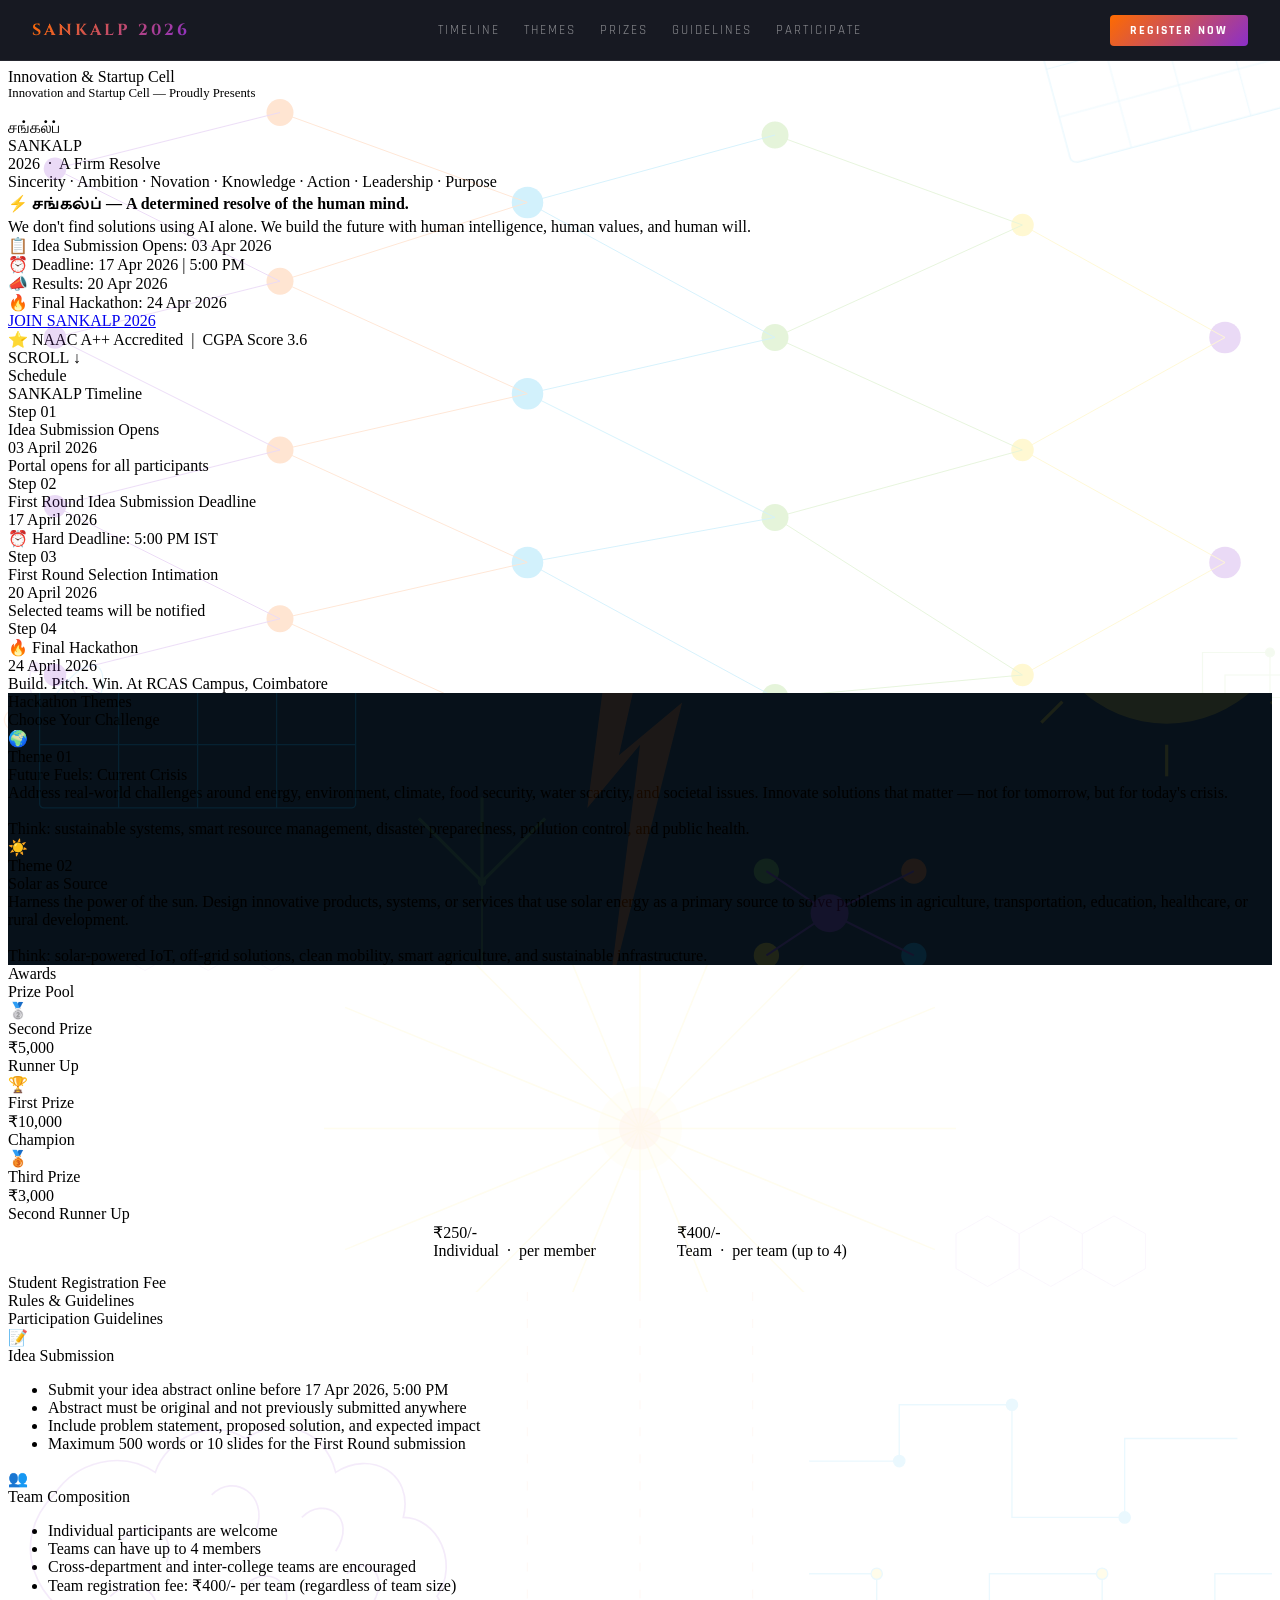
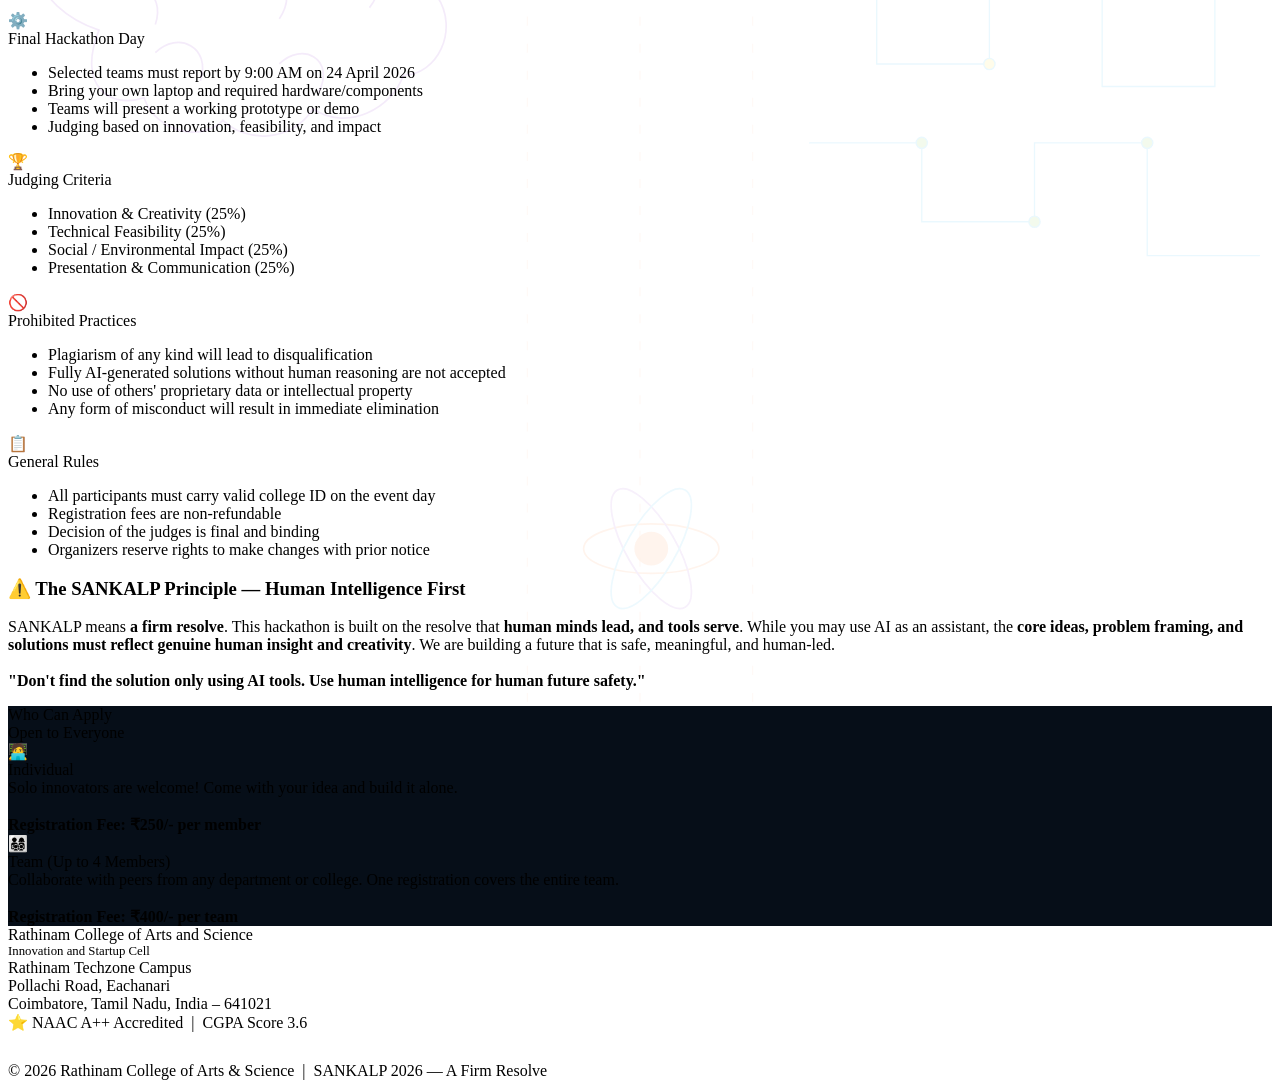
==== index.html @ d590997a "SANKALP 2026 National Level Ideathon & Hackathon 1.0" ====
<!DOCTYPE html>
<html lang="en">
<head>
<meta charset="UTF-8">
<meta name="viewport" content="width=device-width, initial-scale=1.0">
<meta name="description" content="SANKALP 2026 – RCAS Innovation & Startup Cell Hackathon. A firm resolve for human-led innovation. Coimbatore, Tamil Nadu.">
<meta property="og:title" content="SANKALP 2026 — RCAS Hackathon">
<meta property="og:description" content="Rathinam College of Arts & Science Innovation & Startup Cell proudly presents SANKALP 2026 — a hackathon built on human resolve.">
<title>SANKALP 2026 — RCAS Innovation & Startup Cell</title>

<!-- Navigation bar -->
<style>
  .topnav {
    position: fixed; top: 0; left: 0; right: 0; z-index: 999;
    background: rgba(4,6,16,0.92);
    backdrop-filter: blur(12px);
    border-bottom: 1px solid rgba(255,255,255,0.06);
    display: flex; align-items: center; justify-content: space-between;
    padding: 0 32px; height: 60px;
  }
  .topnav .brand {
    font-family: 'Cinzel', serif;
    font-size: 1rem; font-weight: 700;
    background: linear-gradient(135deg, #FF6B00, #8B2FC9);
    -webkit-background-clip: text; -webkit-text-fill-color: transparent;
    background-clip: text; letter-spacing: 3px;
  }
  .topnav .nav-links { display: flex; gap: 24px; }
  .topnav .nav-link {
    font-family: 'Rajdhani', sans-serif;
    font-size: 0.8rem; letter-spacing: 2px; text-transform: uppercase;
    color: rgba(255,255,255,0.5); text-decoration: none;
    transition: color 0.2s;
  }
  .topnav .nav-link:hover, .topnav .nav-link.active { color: #FF6B00; }
  .topnav .reg-btn {
    background: linear-gradient(135deg, #FF6B00, #8B2FC9);
    color: white; font-family: 'Rajdhani', sans-serif;
    font-size: 0.75rem; font-weight: 700; letter-spacing: 2px;
    padding: 8px 20px; border-radius: 4px; text-decoration: none;
    text-transform: uppercase;
  }
  @media(max-width:768px){
    .topnav .nav-links { display: none; }
    .topnav { padding: 0 16px; }
  }
  body { padding-top: 60px; }
</style>

<link href="https://fonts.googleapis.com/css2?family=Orbitron:wght@400;700;900&family=Rajdhani:wght@400;500;600;700&family=Open+Sans:wght@300;400;600&family=Cinzel:wght@700;900&family=Catamaran:wght@700;900&display=swap" rel="stylesheet">
<link rel="stylesheet" href="css/style.css">
</head>
<body>

<!-- TOP NAVIGATION -->
<nav class="topnav">
  <div class="brand">SANKALP 2026</div>
  <div class="nav-links">
    <a href="#timeline" class="nav-link">Timeline</a>
    <a href="#themes" class="nav-link">Themes</a>
    <a href="#prizes" class="nav-link">Prizes</a>
    <a href="#guidelines" class="nav-link">Guidelines</a>
    <a href="#participation" class="nav-link">Participate</a>
  </div>
  <a href="#register" class="reg-btn">Register Now</a>
</nav>


<!-- ═══════════════════════════ HERO ═══════════════════════════ -->
<div class="hero">
  <div class="hero-grid"></div>

  <!-- AI Neural Network Background SVG -->
  <svg class="hero-bg-svg" xmlns="http://www.w3.org/2000/svg" style="position:absolute;inset:0;width:100%;height:100%;pointer-events:none;opacity:0.18;" viewBox="0 0 1200 800" preserveAspectRatio="xMidYMid slice">
    <!-- Neural net nodes -->
    <g id="neural">
      <!-- Layer 1 -->
      <circle cx="80" cy="150" r="10" fill="#8B2FC9"/><circle cx="80" cy="300" r="10" fill="#8B2FC9"/><circle cx="80" cy="450" r="10" fill="#8B2FC9"/><circle cx="80" cy="600" r="10" fill="#8B2FC9"/>
      <!-- Layer 2 -->
      <circle cx="280" cy="100" r="12" fill="#FF6B00"/><circle cx="280" cy="250" r="12" fill="#FF6B00"/><circle cx="280" cy="400" r="12" fill="#FF6B00"/><circle cx="280" cy="550" r="12" fill="#FF6B00"/><circle cx="280" cy="680" r="12" fill="#FF6B00"/>
      <!-- Layer 3 -->
      <circle cx="500" cy="180" r="14" fill="#00AEEF"/><circle cx="500" cy="350" r="14" fill="#00AEEF"/><circle cx="500" cy="500" r="14" fill="#00AEEF"/><circle cx="500" cy="650" r="14" fill="#00AEEF"/>
      <!-- Layer 4 -->
      <circle cx="720" cy="120" r="12" fill="#6DC02F"/><circle cx="720" cy="300" r="12" fill="#6DC02F"/><circle cx="720" cy="460" r="12" fill="#6DC02F"/><circle cx="720" cy="620" r="12" fill="#6DC02F"/>
      <!-- Layer 5 -->
      <circle cx="940" cy="200" r="10" fill="#FFD700"/><circle cx="940" cy="400" r="10" fill="#FFD700"/><circle cx="940" cy="600" r="10" fill="#FFD700"/>
      <!-- Layer 6 -->
      <circle cx="1120" cy="300" r="14" fill="#8B2FC9"/><circle cx="1120" cy="500" r="14" fill="#8B2FC9"/>

      <!-- Connections L1-L2 -->
      <line x1="80" y1="150" x2="280" y2="100" stroke="#8B2FC9" stroke-width="0.8"/>
      <line x1="80" y1="150" x2="280" y2="250" stroke="#8B2FC9" stroke-width="0.8"/>
      <line x1="80" y1="300" x2="280" y2="250" stroke="#8B2FC9" stroke-width="0.8"/>
      <line x1="80" y1="300" x2="280" y2="400" stroke="#8B2FC9" stroke-width="0.8"/>
      <line x1="80" y1="450" x2="280" y2="400" stroke="#8B2FC9" stroke-width="0.8"/>
      <line x1="80" y1="450" x2="280" y2="550" stroke="#8B2FC9" stroke-width="0.8"/>
      <line x1="80" y1="600" x2="280" y2="550" stroke="#8B2FC9" stroke-width="0.8"/>
      <line x1="80" y1="600" x2="280" y2="680" stroke="#8B2FC9" stroke-width="0.8"/>
      <!-- Connections L2-L3 -->
      <line x1="280" y1="100" x2="500" y2="180" stroke="#FF6B00" stroke-width="0.8"/>
      <line x1="280" y1="250" x2="500" y2="180" stroke="#FF6B00" stroke-width="0.8"/>
      <line x1="280" y1="250" x2="500" y2="350" stroke="#FF6B00" stroke-width="0.8"/>
      <line x1="280" y1="400" x2="500" y2="350" stroke="#FF6B00" stroke-width="0.8"/>
      <line x1="280" y1="400" x2="500" y2="500" stroke="#FF6B00" stroke-width="0.8"/>
      <line x1="280" y1="550" x2="500" y2="500" stroke="#FF6B00" stroke-width="0.8"/>
      <line x1="280" y1="550" x2="500" y2="650" stroke="#FF6B00" stroke-width="0.8"/>
      <line x1="280" y1="680" x2="500" y2="650" stroke="#FF6B00" stroke-width="0.8"/>
      <!-- Connections L3-L4 -->
      <line x1="500" y1="180" x2="720" y2="120" stroke="#00AEEF" stroke-width="0.8"/>
      <line x1="500" y1="180" x2="720" y2="300" stroke="#00AEEF" stroke-width="0.8"/>
      <line x1="500" y1="350" x2="720" y2="300" stroke="#00AEEF" stroke-width="0.8"/>
      <line x1="500" y1="350" x2="720" y2="460" stroke="#00AEEF" stroke-width="0.8"/>
      <line x1="500" y1="500" x2="720" y2="460" stroke="#00AEEF" stroke-width="0.8"/>
      <line x1="500" y1="500" x2="720" y2="620" stroke="#00AEEF" stroke-width="0.8"/>
      <line x1="500" y1="650" x2="720" y2="620" stroke="#00AEEF" stroke-width="0.8"/>
      <!-- Connections L4-L5 -->
      <line x1="720" y1="120" x2="940" y2="200" stroke="#6DC02F" stroke-width="0.8"/>
      <line x1="720" y1="300" x2="940" y2="200" stroke="#6DC02F" stroke-width="0.8"/>
      <line x1="720" y1="300" x2="940" y2="400" stroke="#6DC02F" stroke-width="0.8"/>
      <line x1="720" y1="460" x2="940" y2="400" stroke="#6DC02F" stroke-width="0.8"/>
      <line x1="720" y1="460" x2="940" y2="600" stroke="#6DC02F" stroke-width="0.8"/>
      <line x1="720" y1="620" x2="940" y2="600" stroke="#6DC02F" stroke-width="0.8"/>
      <!-- Connections L5-L6 -->
      <line x1="940" y1="200" x2="1120" y2="300" stroke="#FFD700" stroke-width="0.8"/>
      <line x1="940" y1="400" x2="1120" y2="300" stroke="#FFD700" stroke-width="0.8"/>
      <line x1="940" y1="400" x2="1120" y2="500" stroke="#FFD700" stroke-width="0.8"/>
      <line x1="940" y1="600" x2="1120" y2="500" stroke="#FFD700" stroke-width="0.8"/>
    </g>

    <!-- Solar panel grid top-right -->
    <g transform="translate(950,20) rotate(-15)" opacity="0.6">
      <rect x="0" y="0" width="220" height="130" rx="6" fill="none" stroke="#00AEEF" stroke-width="1"/>
      <line x1="0" y1="43" x2="220" y2="43" stroke="#00AEEF" stroke-width="0.7"/>
      <line x1="0" y1="87" x2="220" y2="87" stroke="#00AEEF" stroke-width="0.7"/>
      <line x1="55" y1="0" x2="55" y2="130" stroke="#00AEEF" stroke-width="0.7"/>
      <line x1="110" y1="0" x2="110" y2="130" stroke="#00AEEF" stroke-width="0.7"/>
      <line x1="165" y1="0" x2="165" y2="130" stroke="#00AEEF" stroke-width="0.7"/>
      <!-- sun rays -->
      <circle cx="280" cy="-30" r="28" fill="#FFD700" opacity="0.5"/>
      <line x1="280" y1="-65" x2="280" y2="-78" stroke="#FFD700" stroke-width="2"/>
      <line x1="280" y1="15" x2="280" y2="28" stroke="#FFD700" stroke-width="2"/>
      <line x1="245" y1="-30" x2="232" y2="-30" stroke="#FFD700" stroke-width="2"/>
      <line x1="315" y1="-30" x2="328" y2="-30" stroke="#FFD700" stroke-width="2"/>
      <line x1="256" y1="-56" x2="247" y2="-65" stroke="#FFD700" stroke-width="2"/>
      <line x1="304" y1="-4" x2="313" y2="5" stroke="#FFD700" stroke-width="2"/>
      <line x1="256" y1="-4" x2="247" y2="5" stroke="#FFD700" stroke-width="2"/>
      <line x1="304" y1="-56" x2="313" y2="-65" stroke="#FFD700" stroke-width="2"/>
    </g>

    <!-- Fuel/energy atom bottom-left -->
    <g transform="translate(30,580)" opacity="0.5">
      <circle cx="60" cy="60" r="12" fill="#FF6B00"/>
      <ellipse cx="60" cy="60" rx="55" ry="20" fill="none" stroke="#FF6B00" stroke-width="1.2" transform="rotate(0,60,60)"/>
      <ellipse cx="60" cy="60" rx="55" ry="20" fill="none" stroke="#8B2FC9" stroke-width="1.2" transform="rotate(60,60,60)"/>
      <ellipse cx="60" cy="60" rx="55" ry="20" fill="none" stroke="#00AEEF" stroke-width="1.2" transform="rotate(120,60,60)"/>
      <circle cx="115" cy="60" r="5" fill="#FF6B00"/>
      <circle cx="32" cy="13" r="5" fill="#8B2FC9"/>
      <circle cx="32" cy="107" r="5" fill="#00AEEF"/>
    </g>

    <!-- Circuit traces bottom-right -->
    <g transform="translate(1000,680)" opacity="0.4" stroke="#6DC02F" stroke-width="1" fill="none">
      <polyline points="0,0 60,0 60,-40 120,-40 120,-80 180,-80"/>
      <polyline points="0,-20 40,-20 40,-60 100,-60 100,-100 160,-100 160,-60 200,-60"/>
      <circle cx="60" cy="0" r="4" fill="#6DC02F"/>
      <circle cx="120" cy="-40" r="4" fill="#6DC02F"/>
      <circle cx="40" cy="-20" r="4" fill="#6DC02F"/>
      <circle cx="100" cy="-60" r="4" fill="#6DC02F"/>
      <circle cx="160" cy="-100" r="4" fill="#6DC02F"/>
    </g>
  </svg>

  <div class="hero-particles" id="particles"></div>

  <div class="hero-content">
    <div class="organizer-badge">Innovation & Startup Cell</div>

    <div class="college-logo-area">
      <img src="images/rcas-logo.png" alt="RCAS Logo" onerror="this.style.display='none'">
    </div>

    <div class="isc-title" style="color:var(--blue); font-size:0.8rem; margin-bottom:18px;">Innovation and Startup Cell — Proudly Presents</div>

    <div class="sankalp-devanagari">சங்கல்ப்</div>
    <div class="hero-title">SANKALP</div>
    <div class="hero-subtitle">2026 &nbsp;·&nbsp; A Firm Resolve</div>

    <div class="sankalp-meaning">
      <span class="meaning-letter"><span class="ml">S</span>incerity</span>
      <span class="meaning-sep">·</span>
      <span class="meaning-letter"><span class="ml">A</span>mbition</span>
      <span class="meaning-sep">·</span>
      <span class="meaning-letter"><span class="ml">N</span>ovation</span>
      <span class="meaning-sep">·</span>
      <span class="meaning-letter"><span class="ml">K</span>nowledge</span>
      <span class="meaning-sep">·</span>
      <span class="meaning-letter"><span class="ml">A</span>ction</span>
      <span class="meaning-sep">·</span>
      <span class="meaning-letter"><span class="ml">L</span>eadership</span>
      <span class="meaning-sep">·</span>
      <span class="meaning-letter"><span class="ml">P</span>urpose</span>
    </div>

    <div class="tagline">
      <strong>⚡ <span style="font-family:'Catamaran',sans-serif;">சங்கல்ப்</span> — A determined resolve of the human mind.</strong><br>
      We don't find solutions using AI alone. We build the future with human intelligence, human values, and human will.
    </div>

    <div class="date-chips">
      <div class="chip chip-orange">📋 Idea Submission Opens: 03 Apr 2026</div>
      <div class="chip chip-blue">⏰ Deadline: 17 Apr 2026 | 5:00 PM</div>
      <div class="chip chip-purple">📣 Results: 20 Apr 2026</div>
      <div class="chip chip-green">🔥 Final Hackathon: 24 Apr 2026</div>
    </div>

    <a href="#register" class="cta-btn">JOIN SANKALP 2026</a>

    <div class="naac-badge">⭐ NAAC A++ Accredited &nbsp;|&nbsp; CGPA Score 3.6</div>
  </div>

  <div class="scroll-indicator">SCROLL ↓</div>
</div>


<!-- ═══════════════════════════ TIMELINE ═══════════════════════════ -->
<section id="timeline">
<section>
  <div class="container">
    <div class="section-label">Schedule</div>
    <div class="section-title">SANKALP <span>Timeline</span></div>

    <div class="timeline">

      <div class="tl-item">
        <div class="tl-card">
          <div class="tl-step">Step 01</div>
          <div class="tl-title">Idea Submission Opens</div>
          <div class="tl-date">03 April 2026</div>
          <div class="tl-time">Portal opens for all participants</div>
        </div>
        <div class="tl-dot"></div>
        <div style="flex:1"></div>
      </div>

      <div class="tl-item">
        <div style="flex:1"></div>
        <div class="tl-dot blue"></div>
        <div class="tl-card">
          <div class="tl-step">Step 02</div>
          <div class="tl-title">First Round Idea Submission Deadline</div>
          <div class="tl-date" style="color:var(--blue);">17 April 2026</div>
          <div class="tl-time">⏰ Hard Deadline: 5:00 PM IST</div>
        </div>
      </div>

      <div class="tl-item">
        <div class="tl-card">
          <div class="tl-step">Step 03</div>
          <div class="tl-title">First Round Selection Intimation</div>
          <div class="tl-date" style="color:var(--purple);">20 April 2026</div>
          <div class="tl-time">Selected teams will be notified</div>
        </div>
        <div class="tl-dot purple"></div>
        <div style="flex:1"></div>
      </div>

      <div class="tl-item">
        <div style="flex:1"></div>
        <div class="tl-dot green"></div>
        <div class="tl-card">
          <div class="tl-step">Step 04</div>
          <div class="tl-title">🔥 Final Hackathon</div>
          <div class="tl-date" style="color:var(--green);">24 April 2026</div>
          <div class="tl-time">Build. Pitch. Win. At RCAS Campus, Coimbatore</div>
        </div>
      </div>

    </div>
  </div>
</section>


<!-- ═══ THEMES ═══ -->
<section style="background:#07111a; position:relative; overflow:hidden;">

  <!-- Solar + fuel background illustration -->
  <svg style="position:absolute;inset:0;width:100%;height:100%;pointer-events:none;opacity:0.12;" xmlns="http://www.w3.org/2000/svg" viewBox="0 0 1200 600" preserveAspectRatio="xMidYMid slice">
    <!-- Big sun -->
    <circle cx="1100" cy="80" r="120" fill="#FFD700" opacity="0.6"/>
    <circle cx="1100" cy="80" r="90" fill="#FF6B00" opacity="0.5"/>
    <circle cx="1100" cy="80" r="60" fill="#FFD700"/>
    <!-- Sun rays -->
    <g stroke="#FFD700" stroke-width="3" opacity="0.7">
      <line x1="1100" y1="-60" x2="1100" y2="-90"/>
      <line x1="1100" y1="220" x2="1100" y2="250"/>
      <line x1="960" y1="80" x2="930" y2="80"/>
      <line x1="1240" y1="80" x2="1270" y2="80"/>
      <line x1="1001" y1="-19" x2="981" y2="-39"/>
      <line x1="1199" y1="179" x2="1219" y2="199"/>
      <line x1="1001" y1="179" x2="981" y2="199"/>
      <line x1="1199" y1="-19" x2="1219" y2="-39"/>
    </g>
    <!-- Solar panels left -->
    <g transform="translate(30,100)" stroke="#00AEEF" stroke-width="1.2" fill="none" opacity="0.9">
      <rect x="0" y="0" width="300" height="180" rx="4"/>
      <line x1="0" y1="60" x2="300" y2="60"/>
      <line x1="0" y1="120" x2="300" y2="120"/>
      <line x1="75" y1="0" x2="75" y2="180"/>
      <line x1="150" y1="0" x2="150" y2="180"/>
      <line x1="225" y1="0" x2="225" y2="180"/>
    </g>
    <!-- Energy bolt center -->
    <polygon points="580,50 550,280 600,220 570,460 640,180 580,230 620,50" fill="#FF6B00" opacity="0.7"/>
    <!-- Fuel molecule right -->
    <g transform="translate(700,300)" opacity="0.8">
      <circle cx="80" cy="80" r="18" fill="#8B2FC9"/>
      <circle cx="160" cy="40" r="12" fill="#FF6B00"/>
      <circle cx="160" cy="120" r="12" fill="#00AEEF"/>
      <circle cx="20" cy="40" r="12" fill="#6DC02F"/>
      <circle cx="20" cy="120" r="12" fill="#FFD700"/>
      <line x1="80" y1="80" x2="160" y2="40" stroke="#8B2FC9" stroke-width="2"/>
      <line x1="80" y1="80" x2="160" y2="120" stroke="#8B2FC9" stroke-width="2"/>
      <line x1="80" y1="80" x2="20" y2="40" stroke="#8B2FC9" stroke-width="2"/>
      <line x1="80" y1="80" x2="20" y2="120" stroke="#8B2FC9" stroke-width="2"/>
    </g>
    <!-- Wind turbine silhouette -->
    <g transform="translate(420,350)" opacity="0.5" stroke="#6DC02F" stroke-width="2" fill="none">
      <line x1="30" y1="0" x2="30" y2="200"/>
      <ellipse cx="30" cy="0" rx="3" ry="3" fill="#6DC02F"/>
      <line x1="30" y1="0" x2="90" y2="-60" stroke-width="3"/>
      <line x1="30" y1="0" x2="-30" y2="-60" stroke-width="3"/>
      <line x1="30" y1="0" x2="30" y2="-80" stroke-width="3"/>
    </g>
  </svg>
  <div class="container">
    <div class="section-label">Hackathon Themes</div>
    <div class="section-title">Choose Your <span>Challenge</span></div>

    <div class="themes-grid">

      <div class="theme-card theme-1">
        <div class="theme-icon">🌍</div>
        <div class="theme-num">Theme 01</div>
        <div class="theme-name">Future Fuels: Current Crisis</div>
        <div class="theme-desc">
          Address real-world challenges around energy, environment, climate, food security, water scarcity, and societal issues. Innovate solutions that matter — not for tomorrow, but for today's crisis.
          <br><br>Think: sustainable systems, smart resource management, disaster preparedness, pollution control, and public health.
        </div>
      </div>

      <div class="theme-card theme-2">
        <div class="theme-icon">☀️</div>
        <div class="theme-num">Theme 02</div>
        <div class="theme-name">Solar as Source</div>
        <div class="theme-desc">
          Harness the power of the sun. Design innovative products, systems, or services that use solar energy as a primary source to solve problems in agriculture, transportation, education, healthcare, or rural development.
          <br><br>Think: solar-powered IoT, off-grid solutions, clean mobility, smart agriculture, and sustainable infrastructure.
        </div>
      </div>

    </div>
  </div>
</section>


<!-- ═══════════════════════════ PRIZES ═══════════════════════════ -->
<section class="prizes-section" style="position:relative;overflow:hidden;">
  <svg style="position:absolute;inset:0;width:100%;height:100%;pointer-events:none;opacity:0.08;" xmlns="http://www.w3.org/2000/svg" viewBox="0 0 1200 600" preserveAspectRatio="xMidYMid slice">
    <!-- Radiating energy lines from center -->
    <g transform="translate(600,300)" stroke="#FFD700" stroke-width="1.5" opacity="0.8">
      <line x1="0" y1="0" x2="0" y2="-300"/><line x1="0" y1="0" x2="0" y2="300"/>
      <line x1="0" y1="0" x2="300" y2="0"/><line x1="0" y1="0" x2="-300" y2="0"/>
      <line x1="0" y1="0" x2="212" y2="-212"/><line x1="0" y1="0" x2="-212" y2="-212"/>
      <line x1="0" y1="0" x2="212" y2="212"/><line x1="0" y1="0" x2="-212" y2="212"/>
      <line x1="0" y1="0" x2="280" y2="-115"/><line x1="0" y1="0" x2="-280" y2="-115"/>
      <line x1="0" y1="0" x2="280" y2="115"/><line x1="0" y1="0" x2="-280" y2="115"/>
      <line x1="0" y1="0" x2="115" y2="-280"/><line x1="0" y1="0" x2="-115" y2="-280"/>
      <line x1="0" y1="0" x2="115" y2="280"/><line x1="0" y1="0" x2="-115" y2="280"/>
    </g>
    <circle cx="600" cy="300" r="40" fill="#FFD700" opacity="0.3"/>
    <circle cx="600" cy="300" r="20" fill="#FF6B00" opacity="0.5"/>
    <!-- Hexagon grid (fuel cell pattern) -->
    <g stroke="#8B2FC9" stroke-width="0.8" fill="none" opacity="0.6">
      <polygon points="100,100 130,83 160,100 160,133 130,150 100,133"/>
      <polygon points="160,100 190,83 220,100 220,133 190,150 160,133"/>
      <polygon points="220,100 250,83 280,100 280,133 250,150 220,133"/>
      <polygon points="900,400 930,383 960,400 960,433 930,450 900,433"/>
      <polygon points="960,400 990,383 1020,400 1020,433 990,450 960,433"/>
      <polygon points="1020,400 1050,383 1080,400 1080,433 1050,450 1020,433"/>
    </g>
  </svg>
  <div class="container">
    <div class="section-label">Awards</div>
    <div class="section-title">Prize <span>Pool</span></div>

    <div class="prizes-grid">

      <div class="prize-card second">
        <div class="prize-rank">🥈</div>
        <div class="prize-label">Second Prize</div>
        <div class="prize-amount">₹5,000</div>
        <div class="prize-sub">Runner Up</div>
      </div>

      <div class="prize-card first">
        <div class="prize-rank">🏆</div>
        <div class="prize-label">First Prize</div>
        <div class="prize-amount">₹10,000</div>
        <div class="prize-sub">Champion</div>
      </div>

      <div class="prize-card third">
        <div class="prize-rank">🥉</div>
        <div class="prize-label">Third Prize</div>
        <div class="prize-amount">₹3,000</div>
        <div class="prize-sub">Second Runner Up</div>
      </div>

    </div>

    <div class="reg-fee">
      <div style="display:flex;justify-content:center;gap:40px;flex-wrap:wrap;">
        <div>
          <div class="fee-amt">₹250/-</div>
          <div class="fee-label">Individual &nbsp;·&nbsp; per member</div>
        </div>
        <div style="border-left:1px solid rgba(255,255,255,0.1);"></div>
        <div>
          <div class="fee-amt" style="color:var(--blue);">₹400/-</div>
          <div class="fee-label">Team &nbsp;·&nbsp; per team (up to 4)</div>
        </div>
      </div>
      <div class="fee-label" style="margin-top:14px;">Student Registration Fee</div>
    </div>

  </div>
</section>


<!-- ═══════════════════════════ GUIDELINES ═══════════════════════════ -->
<section class="guidelines-section" style="position:relative;overflow:hidden;">

  <!-- AI Brain + circuit background -->
  <svg style="position:absolute;inset:0;width:100%;height:100%;pointer-events:none;opacity:0.1;" xmlns="http://www.w3.org/2000/svg" viewBox="0 0 1200 900" preserveAspectRatio="xMidYMid slice">
    <!-- Brain outline left -->
    <g transform="translate(20,100)" fill="none" stroke="#8B2FC9" stroke-width="1.5" opacity="0.9">
      <path d="M100,200 C40,180 20,120 60,80 C80,50 120,40 150,60 C160,30 200,10 230,30 C260,10 300,20 310,60 C340,40 380,60 370,100 C400,100 420,140 400,170 C420,200 400,240 370,240 C360,270 320,290 290,270 C270,300 230,300 210,280 C190,300 150,290 140,260 C110,270 80,250 100,200Z"/>
      <!-- brain folds -->
      <path d="M120,120 C140,100 170,110 160,140"/>
      <path d="M200,80 C220,60 250,80 240,110"/>
      <path d="M280,100 C300,80 330,100 310,130"/>
      <path d="M110,170 C130,150 160,165 150,195"/>
      <path d="M230,160 C250,140 280,160 260,190"/>
      <path d="M320,150 C340,130 360,155 340,180"/>
      <path d="M150,220 C170,200 200,215 190,245"/>
      <path d="M260,230 C280,210 310,225 295,255"/>
    </g>
    <!-- Circuit traces right side -->
    <g transform="translate(750,50)" stroke="#00AEEF" stroke-width="1.2" fill="none" opacity="0.8">
      <polyline points="0,100 80,100 80,50 180,50 180,150 280,150 280,80 380,80"/>
      <polyline points="0,200 60,200 60,280 160,280 160,200 260,200 260,300 360,300 360,200 440,200"/>
      <polyline points="0,350 100,350 100,420 200,420 200,350 300,350 300,450 400,450"/>
      <circle cx="80" cy="100" r="5" fill="#00AEEF"/>
      <circle cx="180" cy="50" r="5" fill="#00AEEF"/>
      <circle cx="280" cy="150" r="5" fill="#00AEEF"/>
      <circle cx="60" cy="200" r="5" fill="#FFD700"/>
      <circle cx="160" cy="280" r="5" fill="#FFD700"/>
      <circle cx="260" cy="200" r="5" fill="#FFD700"/>
      <circle cx="100" cy="350" r="5" fill="#6DC02F"/>
      <circle cx="200" cy="420" r="5" fill="#6DC02F"/>
      <circle cx="300" cy="350" r="5" fill="#6DC02F"/>
    </g>
    <!-- Data stream lines top -->
    <g opacity="0.4" stroke="#FF6B00" stroke-width="1">
      <line x1="500" y1="0" x2="500" y2="900" stroke-dasharray="8,16"/>
      <line x1="600" y1="0" x2="600" y2="900" stroke-dasharray="8,16"/>
      <line x1="700" y1="0" x2="700" y2="900" stroke-dasharray="8,16"/>
    </g>
    <!-- Atom bottom center -->
    <g transform="translate(550,700)" opacity="0.7">
      <circle cx="60" cy="60" r="15" fill="#FF6B00"/>
      <ellipse cx="60" cy="60" rx="60" ry="22" fill="none" stroke="#FF6B00" stroke-width="1.5"/>
      <ellipse cx="60" cy="60" rx="60" ry="22" fill="none" stroke="#8B2FC9" stroke-width="1.5" transform="rotate(60,60,60)"/>
      <ellipse cx="60" cy="60" rx="60" ry="22" fill="none" stroke="#00AEEF" stroke-width="1.5" transform="rotate(120,60,60)"/>
    </g>
  </svg>
  <div class="container">
    <div class="section-label">Rules & Guidelines</div>
    <div class="section-title">Participation <span>Guidelines</span></div>

    <div class="guidelines-grid">

      <div class="guideline-card">
        <div class="guideline-icon">📝</div>
        <div class="guideline-title">Idea Submission</div>
        <div class="guideline-text">
          <ul>
            <li>Submit your idea abstract online before 17 Apr 2026, 5:00 PM</li>
            <li>Abstract must be original and not previously submitted anywhere</li>
            <li>Include problem statement, proposed solution, and expected impact</li>
            <li>Maximum 500 words or 10 slides for the First Round submission</li>
          </ul>
        </div>
      </div>

      <div class="guideline-card blue-border">
        <div class="guideline-icon">👥</div>
        <div class="guideline-title">Team Composition</div>
        <div class="guideline-text">
          <ul>
            <li>Individual participants are welcome</li>
            <li>Teams can have up to 4 members</li>
            <li>Cross-department and inter-college teams are encouraged</li>
            <li>Team registration fee: ₹400/- per team (regardless of team size)</li>
          </ul>
        </div>
      </div>

      <div class="guideline-card orange-border">
        <div class="guideline-icon">⚙️</div>
        <div class="guideline-title">Final Hackathon Day</div>
        <div class="guideline-text">
          <ul>
            <li>Selected teams must report by 9:00 AM on 24 April 2026</li>
            <li>Bring your own laptop and required hardware/components</li>
            <li>Teams will present a working prototype or demo</li>
            <li>Judging based on innovation, feasibility, and impact</li>
          </ul>
        </div>
      </div>

      <div class="guideline-card green-border">
        <div class="guideline-icon">🏆</div>
        <div class="guideline-title">Judging Criteria</div>
        <div class="guideline-text">
          <ul>
            <li>Innovation & Creativity (25%)</li>
            <li>Technical Feasibility (25%)</li>
            <li>Social / Environmental Impact (25%)</li>
            <li>Presentation & Communication (25%)</li>
          </ul>
        </div>
      </div>

      <div class="guideline-card">
        <div class="guideline-icon">🚫</div>
        <div class="guideline-title">Prohibited Practices</div>
        <div class="guideline-text">
          <ul>
            <li>Plagiarism of any kind will lead to disqualification</li>
            <li>Fully AI-generated solutions without human reasoning are not accepted</li>
            <li>No use of others' proprietary data or intellectual property</li>
            <li>Any form of misconduct will result in immediate elimination</li>
          </ul>
        </div>
      </div>

      <div class="guideline-card blue-border">
        <div class="guideline-icon">📋</div>
        <div class="guideline-title">General Rules</div>
        <div class="guideline-text">
          <ul>
            <li>All participants must carry valid college ID on the event day</li>
            <li>Registration fees are non-refundable</li>
            <li>Decision of the judges is final and binding</li>
            <li>Organizers reserve rights to make changes with prior notice</li>
          </ul>
        </div>
      </div>

    </div>

    <div class="hi-banner">
      <h3>⚠️ The SANKALP Principle — Human Intelligence First</h3>
      <p>
        SANKALP means <strong>a firm resolve</strong>. This hackathon is built on the resolve that <strong>human minds lead, and tools serve</strong>. While you may use AI as an assistant, the <strong>core ideas, problem framing, and solutions must reflect genuine human insight and creativity</strong>. We are building a future that is safe, meaningful, and human-led.
        <br><br>
        <strong>"Don't find the solution only using AI tools. Use human intelligence for human future safety."</strong>
      </p>
    </div>

  </div>
</section>


<!-- ═══════════════════════════ PARTICIPATION ═══════════════════════════ -->
<section style="background:#060e18;">
  <div class="container">
    <div class="section-label">Who Can Apply</div>
    <div class="section-title">Open to <span>Everyone</span></div>

    <div class="participation-grid">
      <div class="part-card" style="border-top: 3px solid var(--orange);">
        <div class="part-icon">🧑‍💻</div>
        <div class="part-title">Individual</div>
        <div class="part-desc">Solo innovators are welcome! Come with your idea and build it alone.<br><br><strong style="color:var(--orange);">Registration Fee: ₹250/- per member</strong></div>
      </div>
      <div class="part-card" style="border-top: 3px solid var(--blue);">
        <div class="part-icon">👨‍👩‍👧‍👦</div>
        <div class="part-title">Team (Up to 4 Members)</div>
        <div class="part-desc">Collaborate with peers from any department or college. One registration covers the entire team.<br><br><strong style="color:var(--blue);">Registration Fee: ₹400/- per team</strong></div>
      </div>
    </div>
  </div>
</section>


<!-- ═══════════════════════════ FOOTER ═══════════════════════════ -->
<section class="footer-section" id="register">
  <div class="container">
    <img src="images/rcas-logo.png" class="footer-logo" alt="RCAS Logo" onerror="this.style.display='none'">
    <div class="footer-org">Rathinam College of Arts and Science</div>
    <div class="footer-org" style="color:var(--blue); font-size:0.8rem;">Innovation and Startup Cell</div>
    <div class="footer-divider"></div>
    <div class="footer-addr">
      Rathinam Techzone Campus<br>
      Pollachi Road, Eachanari<br>
      Coimbatore, Tamil Nadu, India – 641021
    </div>
    <div class="naac-badge" style="margin-bottom:30px;">⭐ NAAC A++ Accredited &nbsp;|&nbsp; CGPA Score 3.6</div>
    <div class="footer-divider"></div>
    <div class="footer-copy">© 2026 Rathinam College of Arts & Science &nbsp;|&nbsp; SANKALP 2026 — A Firm Resolve</div>
  </div>
</section>

<script src="js/main.js"></script>
</body>
</html>
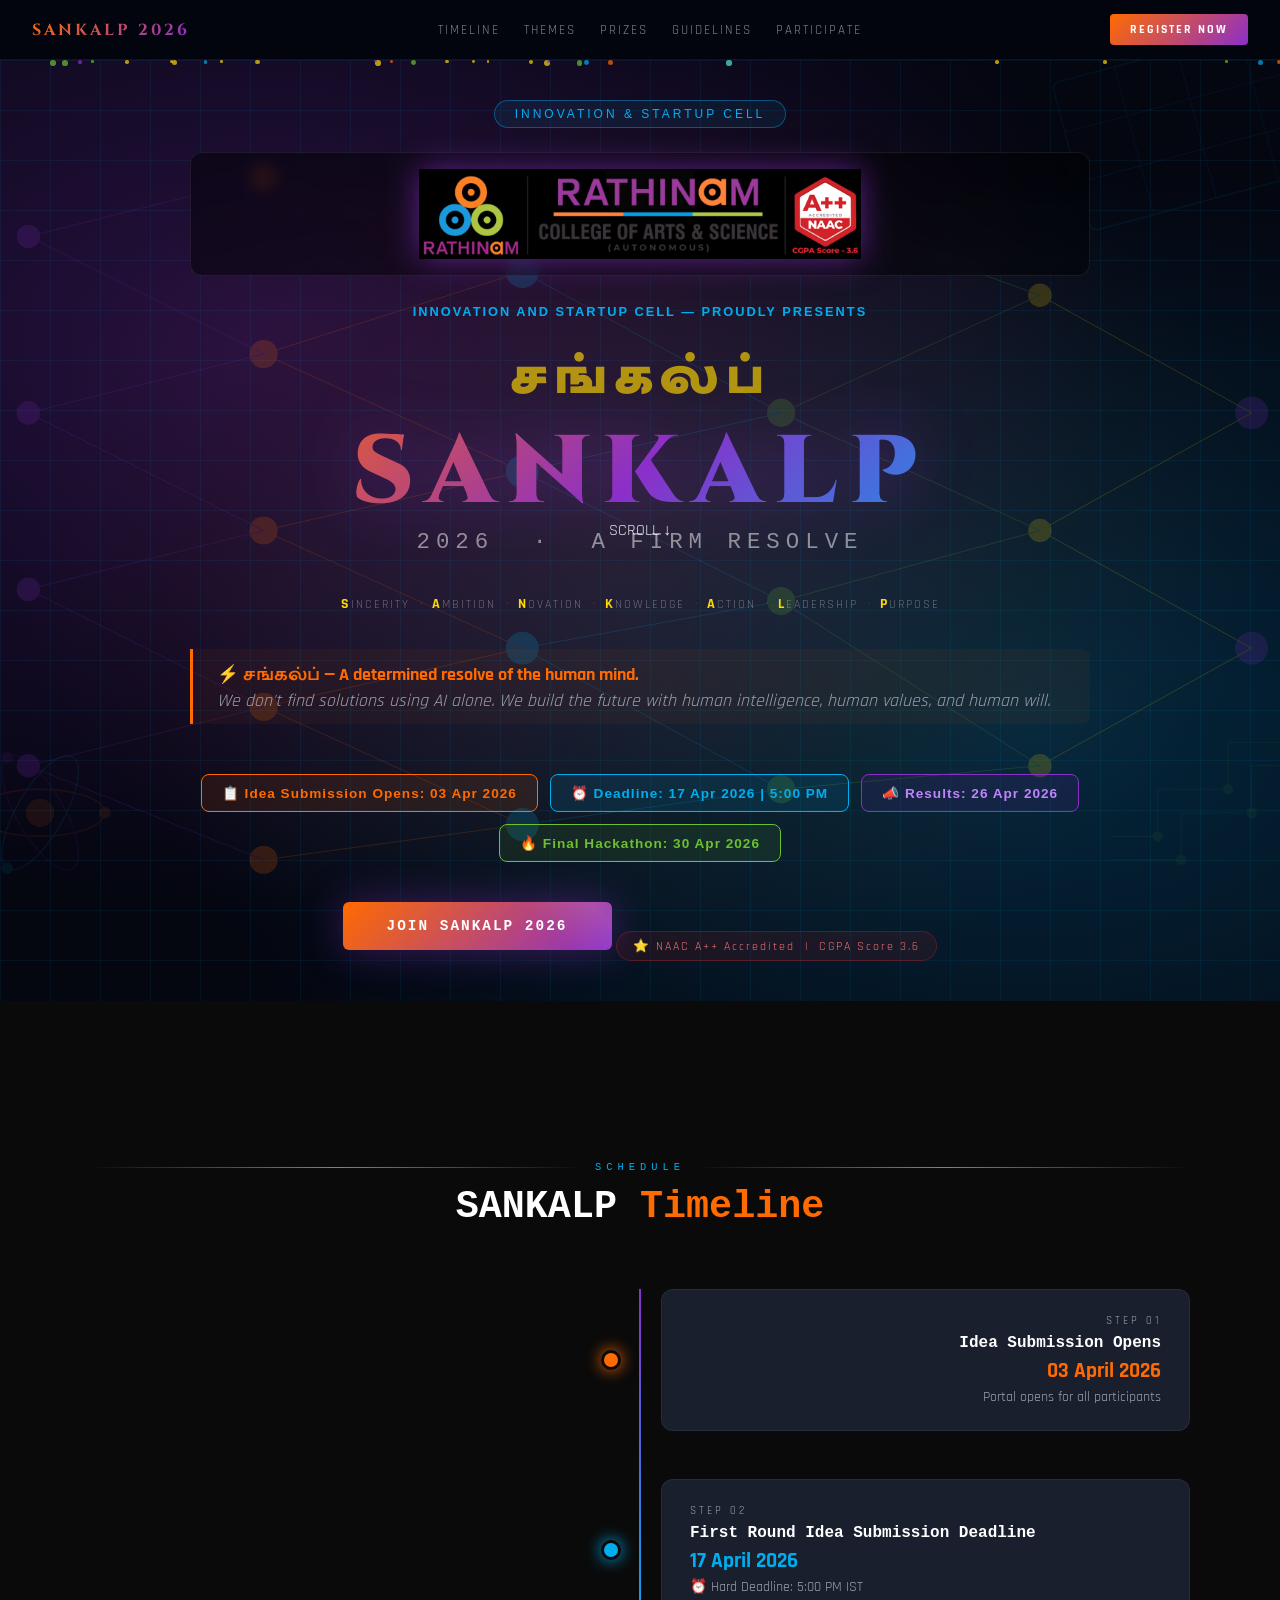
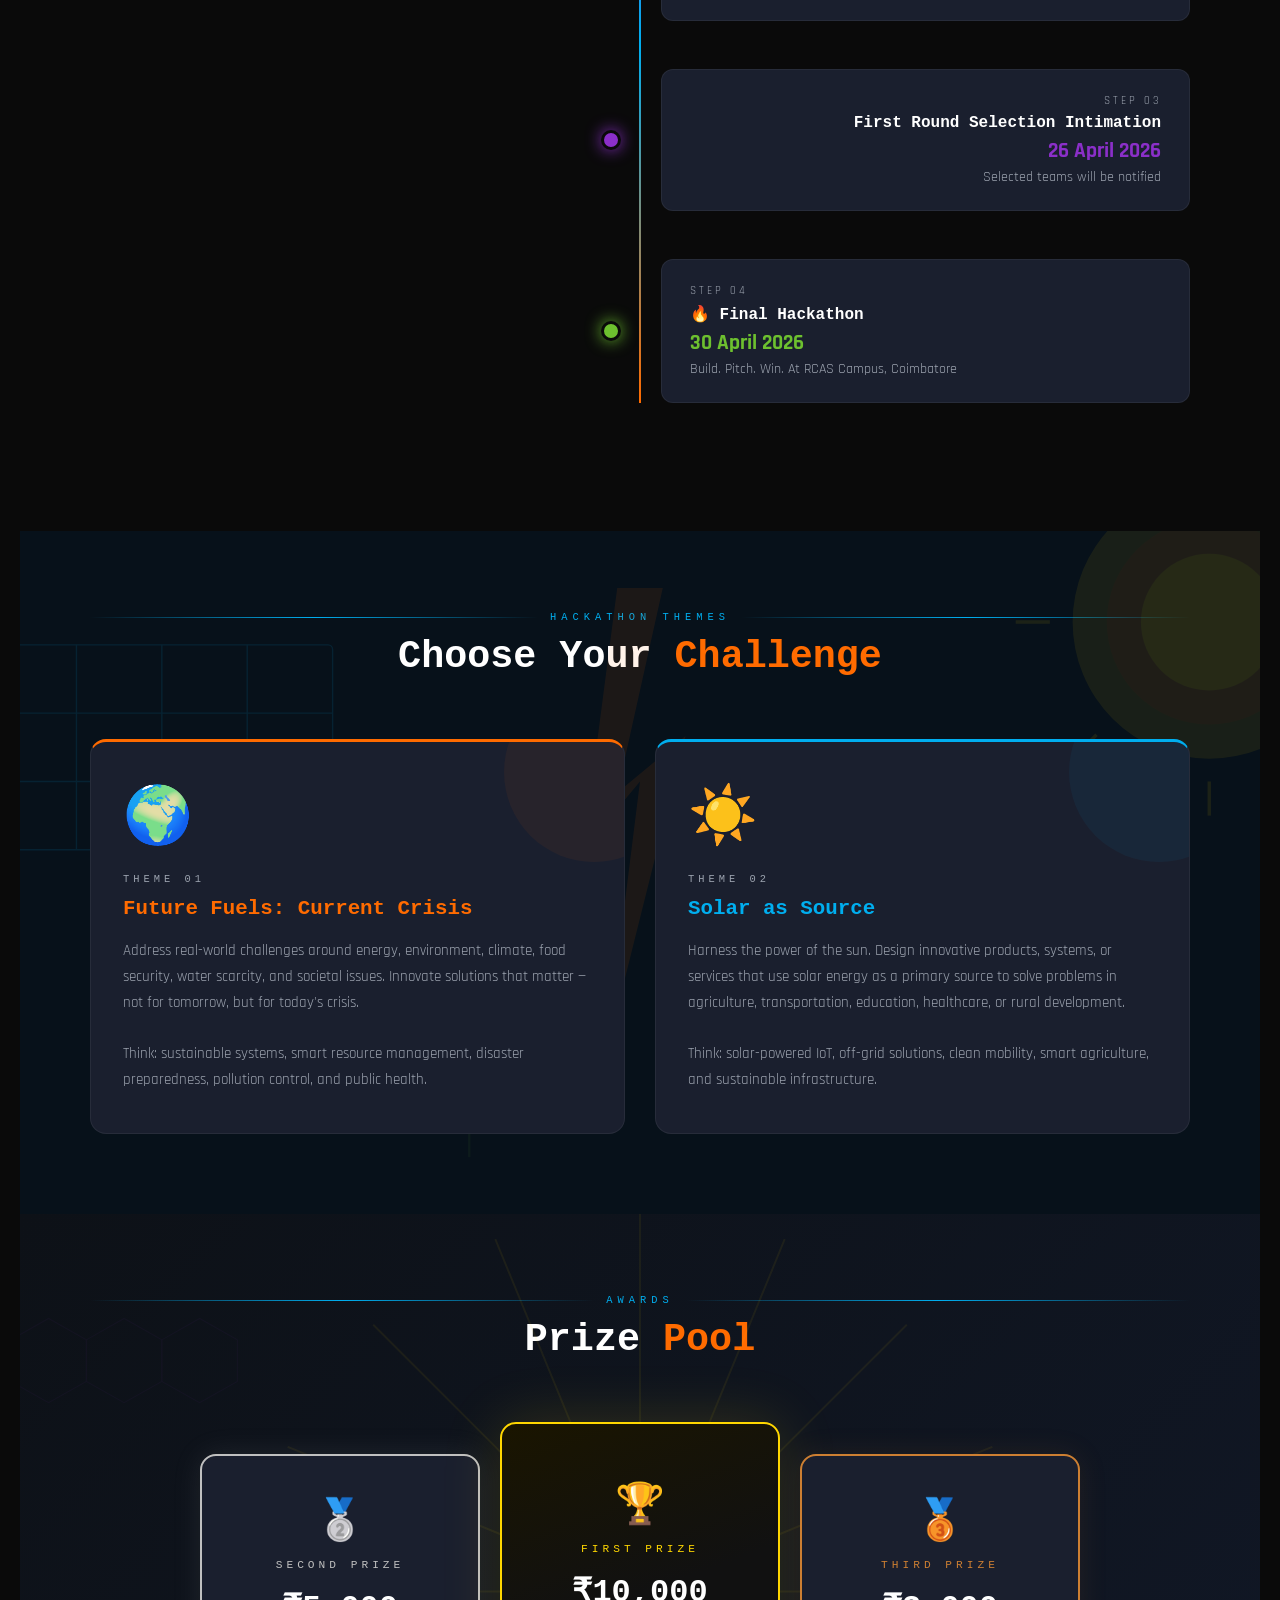
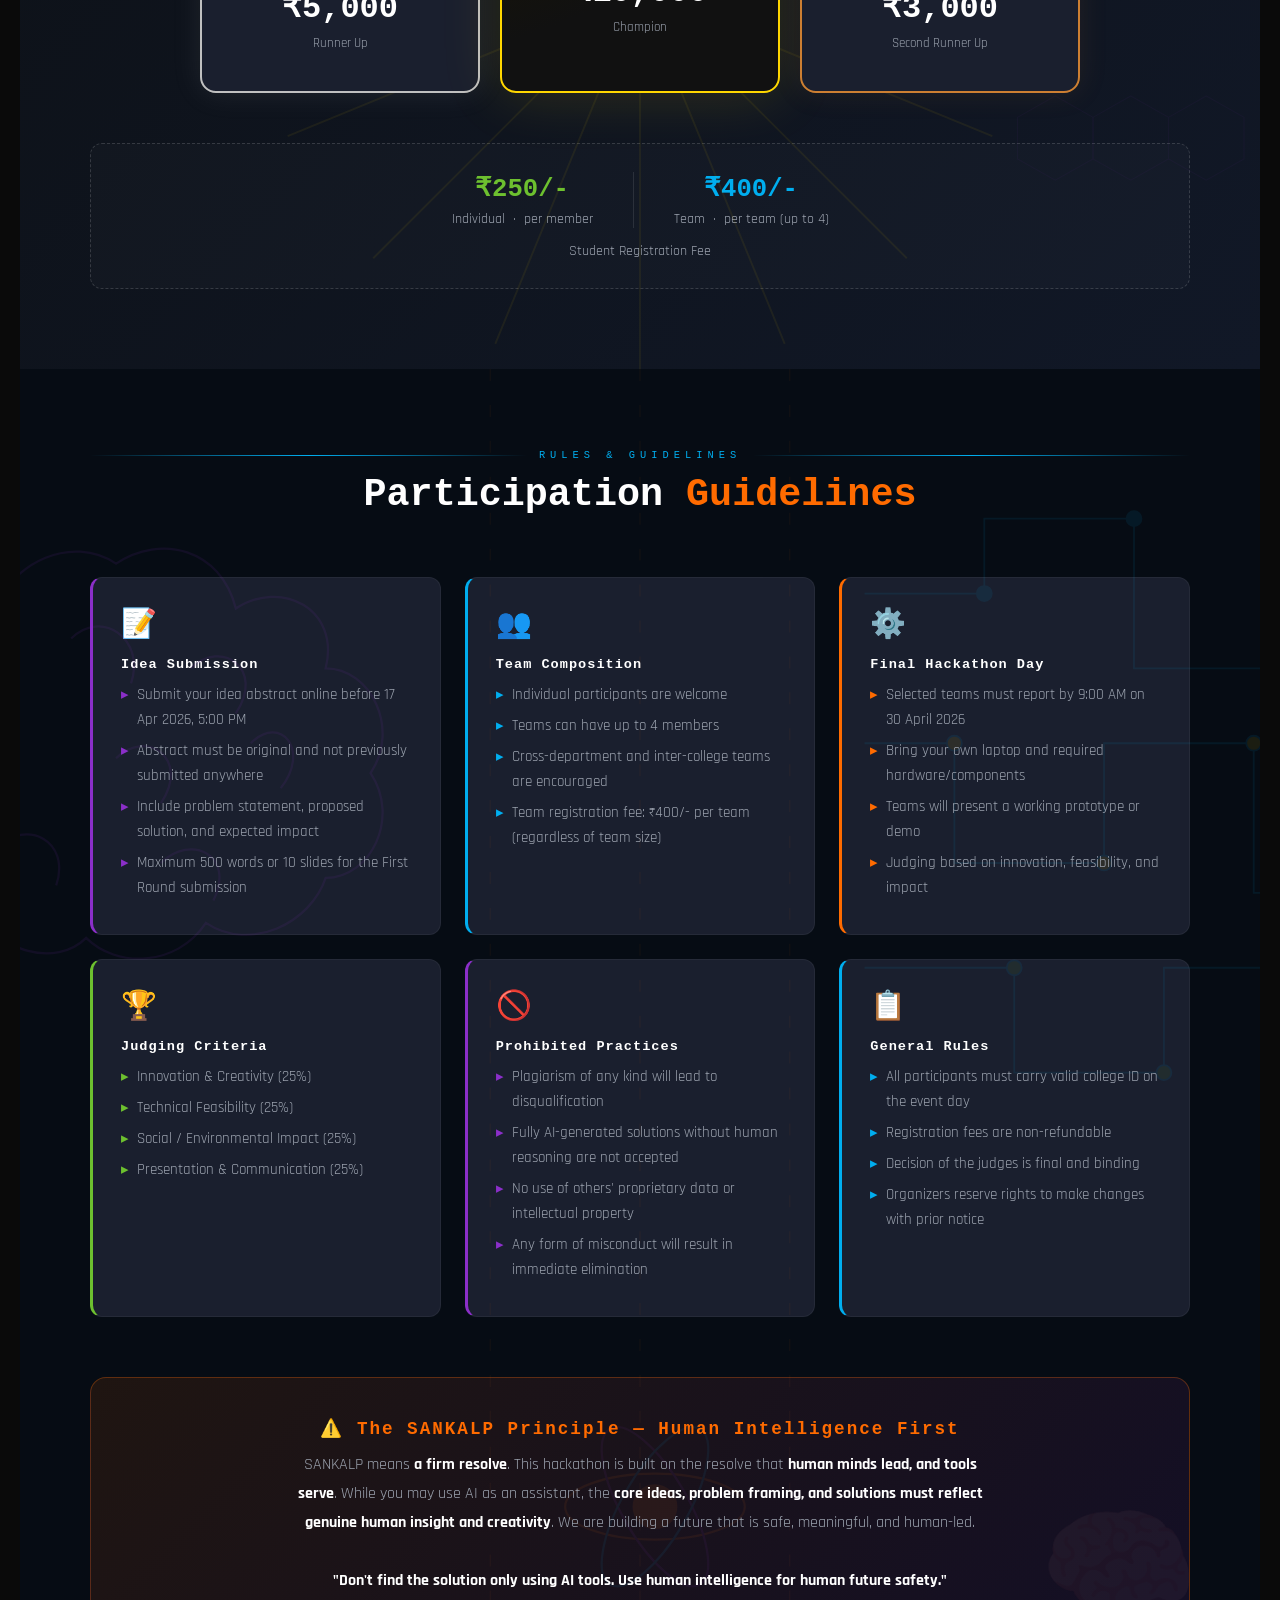
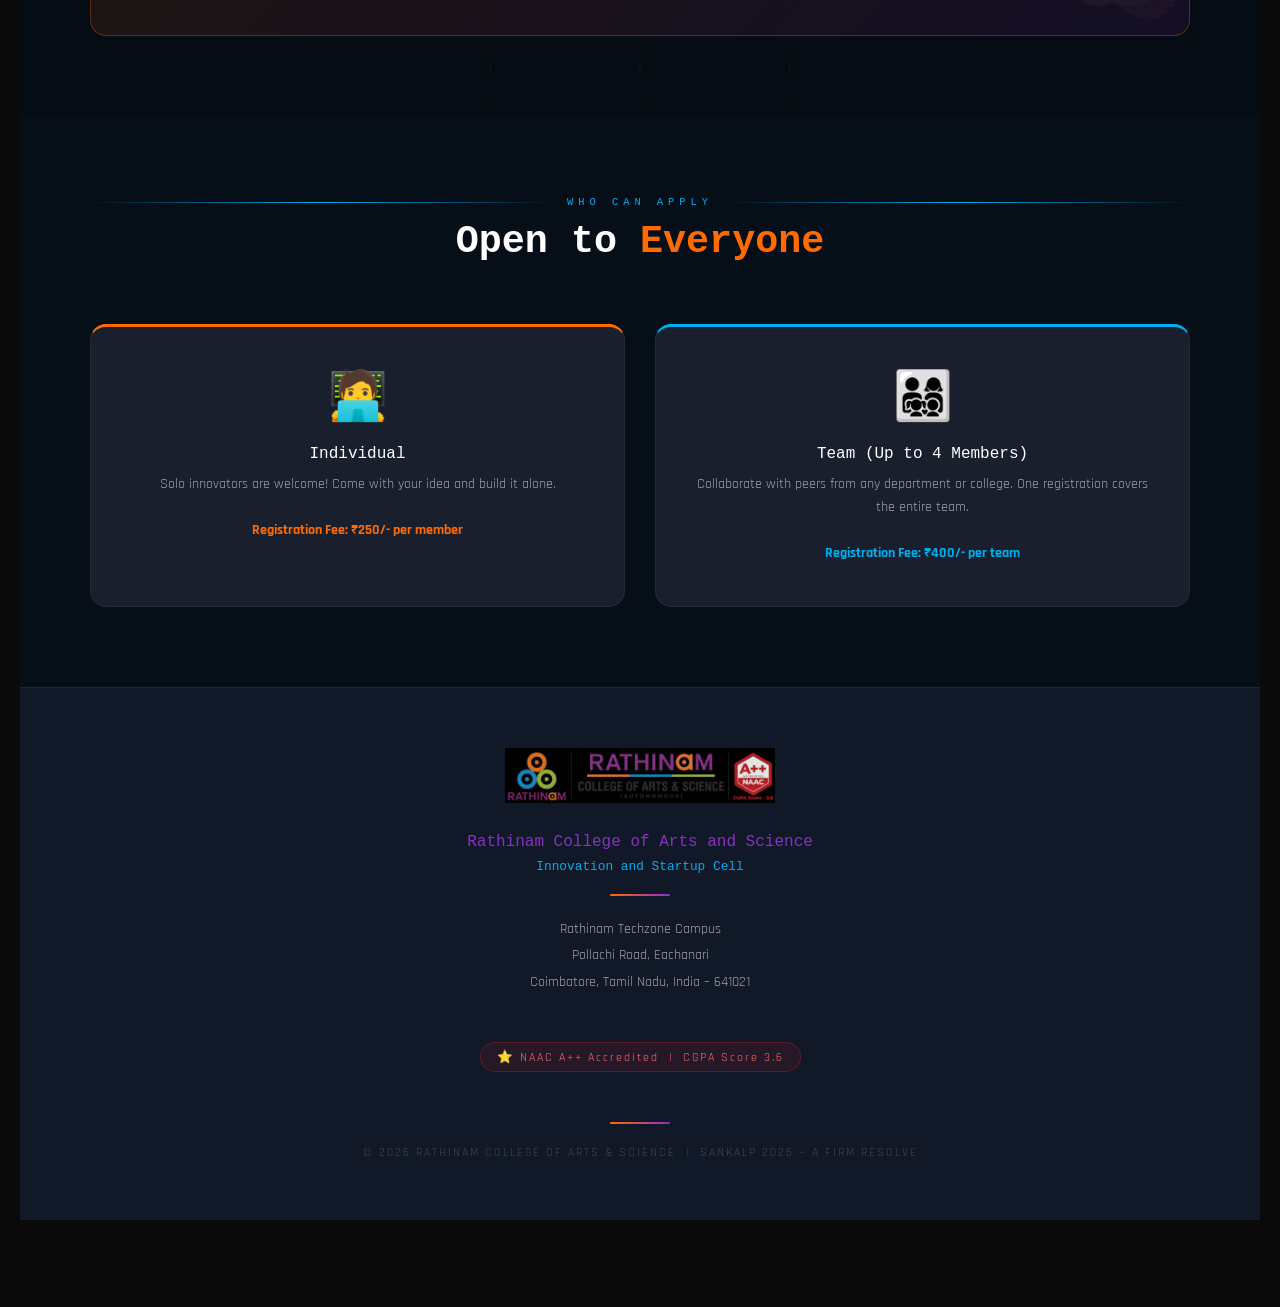
==== commit ec66b7bd: "Update hackathon and selection dates" ====
--- a/index.html
+++ b/index.html
@@ -209,8 +209,8 @@
     <div class="date-chips">
       <div class="chip chip-orange">📋 Idea Submission Opens: 03 Apr 2026</div>
       <div class="chip chip-blue">⏰ Deadline: 17 Apr 2026 | 5:00 PM</div>
-      <div class="chip chip-purple">📣 Results: 20 Apr 2026</div>
-      <div class="chip chip-green">🔥 Final Hackathon: 24 Apr 2026</div>
+      <div class="chip chip-purple">📣 Results: 26 Apr 2026</div>
+      <div class="chip chip-green">🔥 Final Hackathon: 30 Apr 2026</div>
     </div>
 
     <a href="#register" class="cta-btn">JOIN SANKALP 2026</a>
@@ -257,7 +257,7 @@
         <div class="tl-card">
           <div class="tl-step">Step 03</div>
           <div class="tl-title">First Round Selection Intimation</div>
-          <div class="tl-date" style="color:var(--purple);">20 April 2026</div>
+          <div class="tl-date" style="color:var(--purple);">26 April 2026</div>
           <div class="tl-time">Selected teams will be notified</div>
         </div>
         <div class="tl-dot purple"></div>
@@ -270,7 +270,7 @@
         <div class="tl-card">
           <div class="tl-step">Step 04</div>
           <div class="tl-title">🔥 Final Hackathon</div>
-          <div class="tl-date" style="color:var(--green);">24 April 2026</div>
+          <div class="tl-date" style="color:var(--green);">30 April 2026</div>
           <div class="tl-time">Build. Pitch. Win. At RCAS Campus, Coimbatore</div>
         </div>
       </div>
@@ -521,7 +521,7 @@
         <div class="guideline-title">Final Hackathon Day</div>
         <div class="guideline-text">
           <ul>
-            <li>Selected teams must report by 9:00 AM on 24 April 2026</li>
+            <li>Selected teams must report by 9:00 AM on 30 April 2026</li>
             <li>Bring your own laptop and required hardware/components</li>
             <li>Teams will present a working prototype or demo</li>
             <li>Judging based on innovation, feasibility, and impact</li>
--- a/css/style.css
+++ b/css/style.css
@@ -0,0 +1,610 @@
+  :root {
+    --orange: #FF6B00;
+    --purple: #8B2FC9;
+    --blue: #00AEEF;
+    --green: #6DC02F;
+    --gold: #FFD700;
+    --dark: #0a0a0a;
+    --dark2: #111827;
+    --card: #1a1f2e;
+    --text: #e8eaf0;
+    --muted: #9ca3af;
+  }
+  * { margin:0; padding:0; box-sizing:border-box; }
+  body {
+    background: var(--dark);
+    color: var(--text);
+    font-family: 'Rajdhani', sans-serif;
+    overflow-x: hidden;
+  }
+
+  /* ── HERO ── */
+  .hero {
+    position: relative;
+    min-height: 100vh;
+    display: flex;
+    flex-direction: column;
+    align-items: center;
+    justify-content: center;
+    text-align: center;
+    padding: 40px 20px;
+    overflow: hidden;
+    background: radial-gradient(ellipse at 20% 30%, rgba(139,47,201,0.25) 0%, transparent 60%),
+                radial-gradient(ellipse at 80% 70%, rgba(0,174,239,0.2) 0%, transparent 60%),
+                radial-gradient(ellipse at 50% 50%, rgba(255,107,0,0.1) 0%, transparent 70%),
+                #040610;
+  }
+  .hero-grid {
+    position: absolute; inset: 0;
+    background-image:
+      linear-gradient(rgba(0,174,239,0.07) 1px, transparent 1px),
+      linear-gradient(90deg, rgba(0,174,239,0.07) 1px, transparent 1px);
+    background-size: 50px 50px;
+    animation: gridMove 20s linear infinite;
+  }
+  @keyframes gridMove { from{background-position:0 0} to{background-position:50px 50px} }
+
+  .hero-particles {
+    position: absolute; inset: 0; pointer-events: none;
+  }
+  .particle {
+    position: absolute;
+    border-radius: 50%;
+    animation: float linear infinite;
+  }
+  @keyframes float {
+    0%{transform:translateY(100vh) rotate(0deg); opacity:0}
+    10%{opacity:1}
+    90%{opacity:1}
+    100%{transform:translateY(-100px) rotate(720deg); opacity:0}
+  }
+
+  .hero-content { position: relative; z-index:2; max-width: 900px; }
+
+  .organizer-badge {
+    display: inline-block;
+    border: 1px solid rgba(0,174,239,0.4);
+    background: rgba(0,174,239,0.08);
+    padding: 6px 20px;
+    border-radius: 100px;
+    font-family: 'Open Sans', sans-serif;
+    font-size: 0.75rem;
+    letter-spacing: 3px;
+    text-transform: uppercase;
+    color: var(--blue);
+    margin-bottom: 24px;
+    animation: fadeDown 0.8s ease both;
+  }
+
+  .college-logo-area {
+    display: flex;
+    align-items: center;
+    justify-content: center;
+    gap: 16px;
+    margin-bottom: 28px;
+    animation: fadeDown 0.9s ease both;
+    background: rgba(0,0,0,0.45);
+    border-radius: 12px;
+    padding: 16px 28px;
+    border: 1px solid rgba(255,255,255,0.08);
+    backdrop-filter: blur(6px);
+  }
+  .college-logo-area img {
+    height: 90px;
+    width: auto;
+    object-fit: contain;
+    filter: drop-shadow(0 0 16px rgba(139,47,201,0.6)) brightness(1.05);
+  }
+
+  .isc-title {
+    font-family: 'Open Sans', sans-serif;
+    font-size: 0.9rem;
+    font-weight: 600;
+    letter-spacing: 2px;
+    color: var(--purple);
+    text-transform: uppercase;
+    margin-bottom: 10px;
+    animation: fadeDown 1s ease both;
+  }
+
+  .presents {
+    font-family: 'Open Sans', sans-serif;
+    font-size: 0.85rem;
+    color: var(--muted);
+    letter-spacing: 4px;
+    text-transform: uppercase;
+    margin-bottom: 20px;
+    animation: fadeDown 1.1s ease both;
+  }
+
+  .hero-title {
+    font-family: 'Orbitron', monospace;
+    font-size: clamp(2.8rem, 8vw, 6rem);
+    font-weight: 900;
+    line-height: 1;
+    background: linear-gradient(135deg, var(--orange) 0%, var(--purple) 50%, var(--blue) 100%);
+    -webkit-background-clip: text;
+    -webkit-text-fill-color: transparent;
+    background-clip: text;
+    margin-bottom: 8px;
+    animation: fadeUp 1s ease 0.2s both;
+    text-shadow: none;
+    filter: drop-shadow(0 0 30px rgba(139,47,201,0.4));
+  }
+  .hero-subtitle {
+    font-family: 'Orbitron', monospace;
+    font-size: clamp(0.9rem, 2.5vw, 1.4rem);
+    font-weight: 400;
+    color: rgba(255,255,255,0.5);
+    letter-spacing: 6px;
+    text-transform: uppercase;
+    margin-bottom: 40px;
+    animation: fadeUp 1s ease 0.35s both;
+  }
+
+  .tagline {
+    font-size: 1.1rem;
+    color: var(--muted);
+    font-style: italic;
+    margin-bottom: 50px;
+    padding: 12px 24px;
+    border-left: 3px solid var(--orange);
+    text-align: left;
+    background: rgba(255,107,0,0.05);
+    border-radius: 0 8px 8px 0;
+    animation: fadeUp 1s ease 0.5s both;
+  }
+  .tagline strong { color: var(--orange); font-style:normal; }
+
+  .date-chips {
+    display: flex;
+    flex-wrap: wrap;
+    gap: 12px;
+    justify-content: center;
+    margin-bottom: 40px;
+    animation: fadeUp 1s ease 0.6s both;
+  }
+  .chip {
+    padding: 10px 20px;
+    border-radius: 8px;
+    font-size: 0.85rem;
+    font-weight: 600;
+    letter-spacing: 1px;
+    border: 1px solid;
+  }
+  .chip-orange { background: rgba(255,107,0,0.1); border-color: var(--orange); color: var(--orange); }
+  .chip-blue   { background: rgba(0,174,239,0.1);  border-color: var(--blue);   color: var(--blue);   }
+  .chip-purple { background: rgba(139,47,201,0.1); border-color: var(--purple); color: #c084fc; }
+  .chip-green  { background: rgba(109,192,47,0.1); border-color: var(--green);  color: var(--green);  }
+
+  .cta-btn {
+    display: inline-block;
+    background: linear-gradient(135deg, var(--orange), var(--purple));
+    color: white;
+    font-family: 'Orbitron', monospace;
+    font-size: 0.9rem;
+    font-weight: 700;
+    letter-spacing: 2px;
+    padding: 16px 44px;
+    border-radius: 6px;
+    text-decoration: none;
+    box-shadow: 0 0 40px rgba(139,47,201,0.4);
+    animation: pulse 2s ease-in-out infinite, fadeUp 1s ease 0.8s both;
+    position: relative;
+    overflow: hidden;
+  }
+  .cta-btn::before {
+    content:''; position:absolute; top:-50%; left:-50%; width:200%; height:200%;
+    background: linear-gradient(transparent, rgba(255,255,255,0.1), transparent);
+    transform: rotate(45deg) translateY(-100%);
+    animation: shine 3s ease-in-out infinite;
+  }
+  @keyframes shine { 0%,100%{transform:rotate(45deg) translateY(-100%)} 50%{transform:rotate(45deg) translateY(100%)} }
+  @keyframes pulse { 0%,100%{box-shadow:0 0 30px rgba(139,47,201,0.4)} 50%{box-shadow:0 0 60px rgba(139,47,201,0.7)} }
+
+  /* ── SECTION STYLES ── */
+  section { padding: 80px 20px; }
+  .container { max-width: 1100px; margin: 0 auto; }
+  .section-label {
+    font-family: 'Orbitron', monospace;
+    font-size: 0.65rem;
+    letter-spacing: 5px;
+    color: var(--blue);
+    text-transform: uppercase;
+    margin-bottom: 12px;
+    display: flex;
+    align-items: center;
+    gap: 12px;
+  }
+  .section-label::before, .section-label::after {
+    content:''; flex:1; height:1px;
+    background: linear-gradient(90deg, transparent, var(--blue), transparent);
+  }
+  .section-title {
+    font-family: 'Orbitron', monospace;
+    font-size: clamp(1.6rem, 4vw, 2.4rem);
+    font-weight: 700;
+    text-align: center;
+    margin-bottom: 60px;
+    color: white;
+  }
+  .section-title span { color: var(--orange); }
+
+  /* ── TIMELINE ── */
+  .timeline { position: relative; }
+  .timeline::before {
+    content:''; position:absolute; left:50%; top:0; bottom:0; width:2px;
+    background: linear-gradient(to bottom, var(--purple), var(--blue), var(--orange));
+    transform: translateX(-50%);
+  }
+  .tl-item {
+    display: flex;
+    align-items: center;
+    gap: 40px;
+    margin-bottom: 48px;
+    position: relative;
+  }
+  .tl-item:nth-child(odd) { flex-direction: row-reverse; }
+  .tl-item:nth-child(odd) .tl-card { text-align: right; }
+
+  .tl-card {
+    flex: 1;
+    background: var(--card);
+    border-radius: 12px;
+    padding: 24px 28px;
+    border: 1px solid rgba(255,255,255,0.06);
+    position: relative;
+    transition: transform 0.3s, box-shadow 0.3s;
+  }
+  .tl-card:hover { transform: translateY(-4px); box-shadow: 0 20px 60px rgba(0,0,0,0.4); }
+
+  .tl-dot {
+    width: 20px; height: 20px; border-radius: 50%;
+    background: var(--orange);
+    border: 3px solid var(--dark);
+    box-shadow: 0 0 16px var(--orange);
+    flex-shrink: 0;
+    position: relative; z-index: 2;
+  }
+  .tl-dot.blue { background: var(--blue); box-shadow: 0 0 16px var(--blue); }
+  .tl-dot.purple { background: var(--purple); box-shadow: 0 0 16px var(--purple); }
+  .tl-dot.green { background: var(--green); box-shadow: 0 0 16px var(--green); }
+
+  .tl-step {
+    font-size: 0.7rem;
+    letter-spacing: 3px;
+    color: var(--muted);
+    text-transform: uppercase;
+    margin-bottom: 6px;
+  }
+  .tl-title {
+    font-family: 'Orbitron', monospace;
+    font-size: 1rem;
+    font-weight: 700;
+    color: white;
+    margin-bottom: 6px;
+  }
+  .tl-date {
+    font-size: 1.3rem;
+    font-weight: 700;
+    color: var(--orange);
+  }
+  .tl-time { font-size: 0.85rem; color: var(--muted); margin-top: 4px; }
+
+  /* ── THEMES ── */
+  .themes-grid {
+    display: grid;
+    grid-template-columns: repeat(auto-fit, minmax(300px,1fr));
+    gap: 30px;
+  }
+  .theme-card {
+    background: var(--card);
+    border-radius: 16px;
+    padding: 40px 32px;
+    border: 1px solid rgba(255,255,255,0.06);
+    position: relative;
+    overflow: hidden;
+    transition: transform 0.3s, border-color 0.3s;
+  }
+  .theme-card:hover { transform: translateY(-6px); }
+  .theme-card.theme-1 { border-top: 3px solid var(--orange); }
+  .theme-card.theme-2 { border-top: 3px solid var(--blue); }
+  .theme-card::before {
+    content:''; position:absolute; top:-60px; right:-60px;
+    width:180px; height:180px; border-radius:50%;
+    opacity: 0.06;
+  }
+  .theme-card.theme-1::before { background: var(--orange); }
+  .theme-card.theme-2::before { background: var(--blue); }
+
+  .theme-icon {
+    font-size: 3.5rem;
+    margin-bottom: 20px;
+  }
+  .theme-num {
+    font-family: 'Orbitron', monospace;
+    font-size: 0.65rem;
+    letter-spacing: 4px;
+    color: var(--muted);
+    text-transform: uppercase;
+    margin-bottom: 10px;
+  }
+  .theme-name {
+    font-family: 'Orbitron', monospace;
+    font-size: 1.3rem;
+    font-weight: 700;
+    color: white;
+    margin-bottom: 16px;
+    line-height: 1.3;
+  }
+  .theme-card.theme-1 .theme-name { color: var(--orange); }
+  .theme-card.theme-2 .theme-name { color: var(--blue); }
+  .theme-desc {
+    font-size: 0.95rem;
+    color: var(--muted);
+    line-height: 1.7;
+  }
+
+  /* ── PRIZES ── */
+  .prizes-section {
+    background: linear-gradient(135deg, #0d1117 0%, #111827 100%);
+  }
+  .prizes-grid {
+    display: flex;
+    gap: 20px;
+    justify-content: center;
+    align-items: flex-end;
+    flex-wrap: wrap;
+  }
+  .prize-card {
+    background: var(--card);
+    border-radius: 16px;
+    padding: 40px 28px;
+    text-align: center;
+    border: 1px solid rgba(255,255,255,0.06);
+    min-width: 200px;
+    flex: 1;
+    max-width: 280px;
+    position: relative;
+    overflow: hidden;
+    transition: transform 0.3s;
+  }
+  .prize-card:hover { transform: scale(1.04); }
+  .prize-card.first {
+    border: 2px solid var(--gold);
+    background: linear-gradient(160deg, #1a1500, #111 60%);
+    box-shadow: 0 0 60px rgba(255,215,0,0.15);
+    padding: 56px 28px;
+  }
+  .prize-card.second {
+    border: 2px solid #C0C0C0;
+    box-shadow: 0 0 30px rgba(192,192,192,0.1);
+  }
+  .prize-card.third {
+    border: 2px solid #CD7F32;
+    box-shadow: 0 0 30px rgba(205,127,50,0.1);
+  }
+  .prize-rank {
+    font-size: 2.5rem;
+    margin-bottom: 12px;
+  }
+  .prize-label {
+    font-family: 'Orbitron', monospace;
+    font-size: 0.7rem;
+    letter-spacing: 4px;
+    text-transform: uppercase;
+    margin-bottom: 16px;
+  }
+  .prize-card.first .prize-label { color: var(--gold); }
+  .prize-card.second .prize-label { color: #C0C0C0; }
+  .prize-card.third .prize-label { color: #CD7F32; }
+  .prize-amount {
+    font-family: 'Orbitron', monospace;
+    font-size: 2rem;
+    font-weight: 900;
+    color: white;
+  }
+  .prize-sub { font-size: 0.8rem; color: var(--muted); margin-top: 8px; }
+
+  .reg-fee {
+    margin-top: 50px;
+    text-align: center;
+    padding: 28px;
+    border: 1px dashed rgba(255,255,255,0.15);
+    border-radius: 12px;
+    background: rgba(255,255,255,0.02);
+  }
+  .reg-fee .fee-amt {
+    font-family: 'Orbitron', monospace;
+    font-size: 1.6rem;
+    font-weight: 700;
+    color: var(--green);
+  }
+  .reg-fee .fee-label { color: var(--muted); font-size: 0.9rem; margin-top: 6px; }
+
+  /* ── GUIDELINES ── */
+  .guidelines-section { background: #060c14; }
+  .guidelines-grid {
+    display: grid;
+    grid-template-columns: repeat(auto-fit, minmax(280px, 1fr));
+    gap: 24px;
+  }
+  .guideline-card {
+    background: var(--card);
+    border-radius: 12px;
+    padding: 28px;
+    border: 1px solid rgba(255,255,255,0.05);
+    border-left: 3px solid var(--purple);
+    transition: transform 0.3s;
+  }
+  .guideline-card:hover { transform: translateX(6px); }
+  .guideline-card.blue-border { border-left-color: var(--blue); }
+  .guideline-card.orange-border { border-left-color: var(--orange); }
+  .guideline-card.green-border { border-left-color: var(--green); }
+  .guideline-icon { font-size: 1.8rem; margin-bottom: 14px; }
+  .guideline-title {
+    font-family: 'Orbitron', monospace;
+    font-size: 0.85rem;
+    font-weight: 700;
+    color: white;
+    margin-bottom: 10px;
+    letter-spacing: 1px;
+  }
+  .guideline-text {
+    font-size: 0.92rem;
+    color: var(--muted);
+    line-height: 1.7;
+  }
+  .guideline-text li { margin-bottom: 6px; list-style: none; padding-left: 16px; position: relative; }
+  .guideline-text li::before { content: '▸'; position:absolute; left:0; color: var(--purple); }
+  .guideline-card.blue-border .guideline-text li::before { color: var(--blue); }
+  .guideline-card.orange-border .guideline-text li::before { color: var(--orange); }
+  .guideline-card.green-border .guideline-text li::before { color: var(--green); }
+
+  /* ── HUMAN INTELLIGENCE BANNER ── */
+  .hi-banner {
+    margin: 60px 0 0;
+    padding: 40px;
+    background: linear-gradient(135deg, rgba(255,107,0,0.1), rgba(139,47,201,0.1));
+    border: 1px solid rgba(255,107,0,0.3);
+    border-radius: 16px;
+    text-align: center;
+    position: relative;
+    overflow: hidden;
+  }
+  .hi-banner::before {
+    content:'🧠';
+    position: absolute; right:-10px; bottom:-20px;
+    font-size: 8rem; opacity: 0.05;
+  }
+  .hi-banner h3 {
+    font-family: 'Orbitron', monospace;
+    font-size: 1.1rem;
+    color: var(--orange);
+    margin-bottom: 12px;
+    letter-spacing: 2px;
+  }
+  .hi-banner p {
+    font-size: 1rem;
+    color: var(--muted);
+    max-width: 700px;
+    margin: 0 auto;
+    line-height: 1.8;
+  }
+  .hi-banner strong { color: white; }
+
+  /* ── PARTICIPATION ── */
+  .participation-grid {
+    display: grid;
+    grid-template-columns: 1fr 1fr;
+    gap: 30px;
+  }
+  @media(max-width:640px){ .participation-grid { grid-template-columns: 1fr; } }
+  .part-card {
+    background: var(--card);
+    border-radius: 16px;
+    padding: 40px;
+    text-align: center;
+    border: 1px solid rgba(255,255,255,0.05);
+  }
+  .part-icon { font-size: 3rem; margin-bottom: 16px; }
+  .part-title {
+    font-family: 'Orbitron', monospace;
+    font-size: 1rem;
+    color: white;
+    margin-bottom: 10px;
+  }
+  .part-desc { font-size: 0.9rem; color: var(--muted); line-height: 1.6; }
+
+  /* ── FOOTER / CONTACT ── */
+  .footer-section {
+    background: var(--dark2);
+    padding: 60px 20px;
+    text-align: center;
+    border-top: 1px solid rgba(255,255,255,0.06);
+  }
+  .footer-logo { height: 55px; margin-bottom: 24px; filter: brightness(0.9); }
+  .footer-org {
+    font-family: 'Orbitron', monospace;
+    font-size: 1rem;
+    color: var(--purple);
+    margin-bottom: 8px;
+  }
+  .footer-addr {
+    font-size: 0.88rem;
+    color: var(--muted);
+    line-height: 1.9;
+    max-width: 500px;
+    margin: 0 auto 30px;
+  }
+  .footer-divider {
+    width: 60px; height: 2px;
+    background: linear-gradient(90deg, var(--orange), var(--purple));
+    margin: 20px auto;
+    border-radius: 2px;
+  }
+  .footer-copy {
+    font-size: 0.78rem;
+    color: rgba(255,255,255,0.2);
+    letter-spacing: 2px;
+    text-transform: uppercase;
+  }
+
+  /* ── ANIMATIONS ── */
+  @keyframes fadeDown { from{opacity:0;transform:translateY(-20px)} to{opacity:1;transform:none} }
+  @keyframes fadeUp   { from{opacity:0;transform:translateY(30px)}  to{opacity:1;transform:none} }
+
+  /* ── SANKALP SPECIFIC ── */
+  .sankalp-devanagari {
+    font-family: 'Catamaran', 'Noto Sans Tamil', serif;
+    font-size: clamp(1.8rem, 5vw, 3.2rem);
+    font-weight: 900;
+    color: rgba(255,215,0,0.65);
+    letter-spacing: 6px;
+    margin-bottom: 4px;
+    animation: fadeDown 0.7s ease both;
+  }
+  .hero-title {
+    font-family: 'Cinzel', serif !important;
+    letter-spacing: 12px !important;
+  }
+  .sankalp-meaning {
+    display: flex;
+    flex-wrap: wrap;
+    justify-content: center;
+    gap: 6px 10px;
+    margin-bottom: 36px;
+    animation: fadeUp 1s ease 0.4s both;
+  }
+  .meaning-letter { font-size: 0.75rem; letter-spacing: 2px; color: rgba(255,255,255,0.35); text-transform: uppercase; }
+  .meaning-letter .ml { color: var(--gold); font-weight: 700; font-size: 0.9rem; }
+  .meaning-sep { color: rgba(255,215,0,0.25); font-size: 0.7rem; align-self: center; }
+
+  /* ── RESPONSIVE ── */
+  @media(max-width: 768px) {
+    .timeline::before { left: 16px; }
+    .tl-item, .tl-item:nth-child(odd) { flex-direction: column; align-items: flex-start; padding-left: 44px; }
+    .tl-dot { position: absolute; left: 6px; }
+    .tl-item { position: relative; }
+    .tl-item:nth-child(odd) .tl-card { text-align: left; }
+    .prizes-grid { flex-direction: column; align-items: center; }
+    .prize-card { max-width: 100%; }
+  }
+
+  /* ── NAAC BADGE ── */
+  .naac-badge {
+    display: inline-flex;
+    align-items: center;
+    gap: 10px;
+    background: rgba(220,30,30,0.1);
+    border: 1px solid rgba(220,30,30,0.3);
+    border-radius: 100px;
+    padding: 6px 16px;
+    font-size: 0.78rem;
+    color: #f87171;
+    letter-spacing: 2px;
+    margin-top: 16px;
+  }
+
+  .scroll-indicator {
+    position: absolute;
